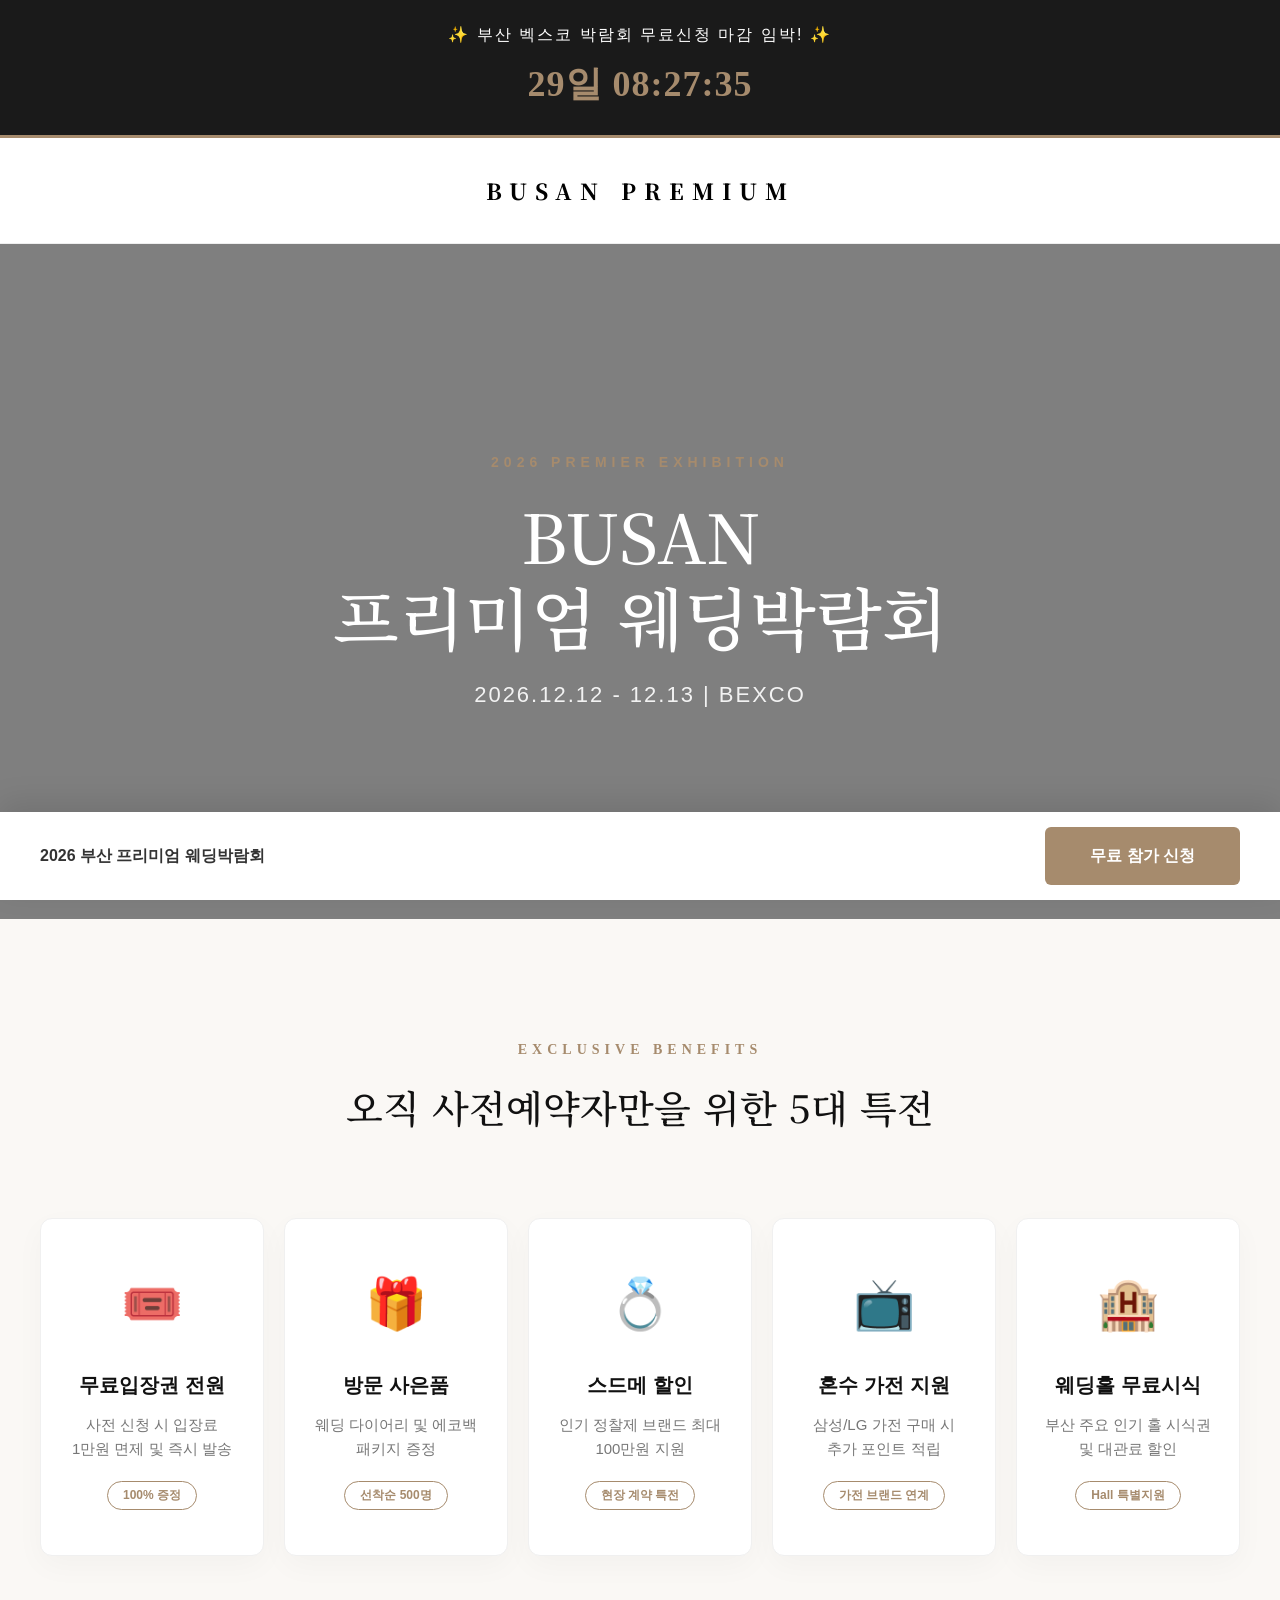
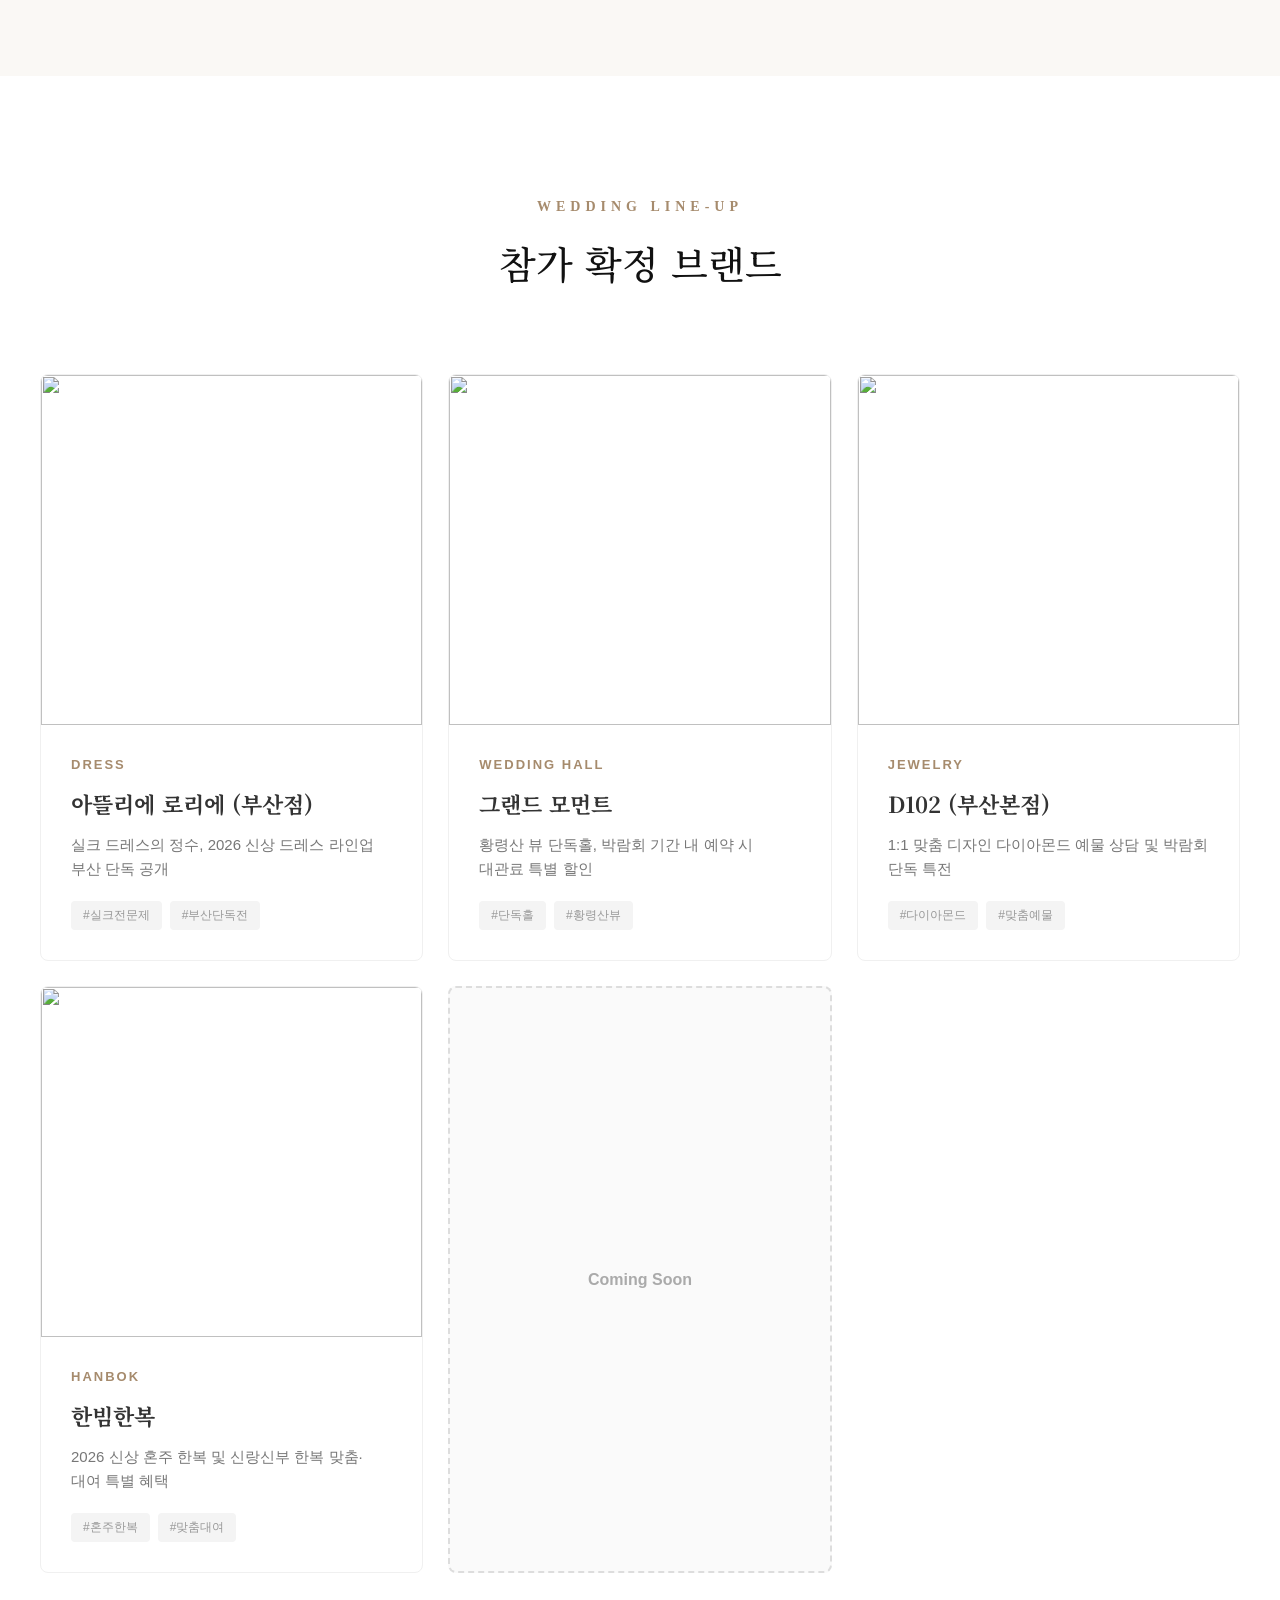
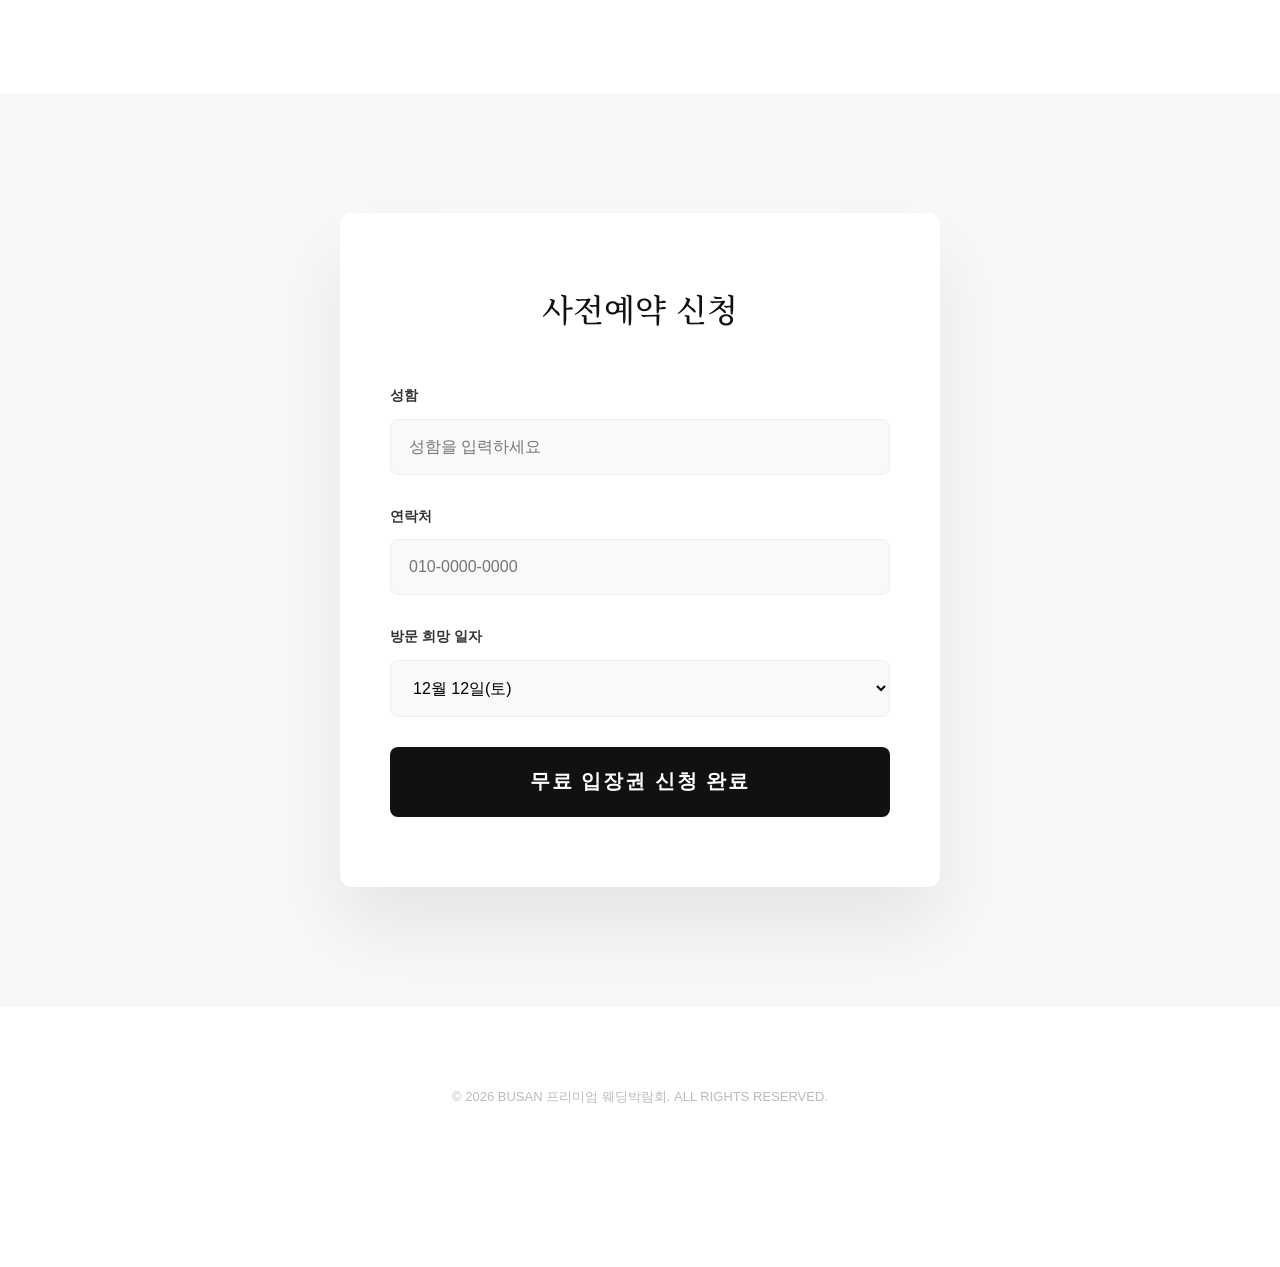
==== index.html @ 66826fde "Add files via upload" ====
<!DOCTYPE html>
<html lang="ko">
<head>
    <meta charset="UTF-8">
    <meta name="viewport" content="width=device-width, initial-scale=1.0">
    <title>2026 BUSAN 프리미엄 웨딩박람회</title>
    
    <link rel="stylesheet" href="https://fonts.googleapis.com/css2?family=Noto+Serif+KR:wght@300;500;700&display=swap">
    <link rel="stylesheet" href="https://cdn.jsdelivr.net/gh/orioncactus/pretendard/dist/web/static/pretendard.css">

    <style>
        :root {
            --point: #a68b6d;
            --black: #111;
            --white: #fff;
            --bg-light: #f8f8f8;
            --timer-bg: #1a1a1a;
        }

        /* 공통 스타일 */
        * { margin: 0; padding: 0; box-sizing: border-box; -webkit-font-smoothing: antialiased; }
        body { font-family: 'Pretendard', sans-serif; color: #333; line-height: 1.6; background: #fff; word-break: keep-all; }
        h1, h2, h3, .serif { font-family: 'Noto Serif KR', serif; }
        .container { width: 95%; max-width: 1200px; margin: 0 auto; }

        /* [수정] 카운트다운 바 - 깜빡임 방지 및 텍스트 강조 */
        .countdown-bar {
            background: var(--timer-bg); color: var(--white); text-align: center;
            padding: 22px 0; position: sticky; top: 0; z-index: 1000;
            border-bottom: 3px solid var(--point);
            min-height: 110px; display: flex; flex-direction: column; justify-content: center;
        }
        .countdown-label { font-size: 16px; letter-spacing: 2px; color: #fff; margin-bottom: 8px; display: block; font-weight: 500; }
        #timer { font-size: 36px; font-weight: 900; color: var(--point); font-family: 'Pretendard'; letter-spacing: 1px; min-height: 50px; }

        /* 헤더 */
        header { padding: 35px 0; text-align: center; background: #fff; border-bottom: 1px solid #eee; }
        header h1 { font-size: 22px; letter-spacing: 8px; font-weight: 800; color: #000; }

        /* 메인 비주얼 */
        .hero { 
            height: 75vh; background: url('https://images.unsplash.com/photo-1519741497674-611481863552?q=80&w=1920') center/cover no-repeat;
            display: flex; align-items: center; justify-content: center; position: relative; color: #fff;
        }
        .hero::after { content: ''; position: absolute; inset: 0; background: rgba(0,0,0,0.5); }
        .hero-content { z-index: 1; text-align: center; padding: 0 20px; animation: fadeInUp 1.2s ease; }
        .hero .eng-title { font-size: 14px; letter-spacing: 5px; color: var(--point); margin-bottom: 20px; display: block; font-weight: 700; }
        .hero h2 { font-size: clamp(36px, 7vw, 68px); margin-bottom: 20px; font-weight: 500; line-height: 1.2; }
        .hero .info { font-size: 22px; font-weight: 300; letter-spacing: 2px; opacity: 0.9; }

        /* 섹션 공통 */
        section { padding: 120px 0; }
        section h3 { font-size: 38px; text-align: center; margin-bottom: 80px; font-weight: 500; color: #111; }
        section h3 span { display: block; font-size: 14px; color: var(--point); letter-spacing: 5px; margin-bottom: 15px; font-family: 'Pretendard'; font-weight: 700; text-transform: uppercase; }

        /* [디자인 복구] 사전예약자 5대 특전 섹션 */
        .benefit-section { background: #faf8f5; }
        .benefit-grid { display: grid; grid-template-columns: repeat(auto-fit, minmax(220px, 1fr)); gap: 20px; }
        .benefit-card { 
            background: #fff; padding: 45px 25px; border-radius: 12px; text-align: center;
            box-shadow: 0 10px 30px rgba(0,0,0,0.03); border: 1px solid #f0f0f0; transition: 0.3s;
            height: 100%; display: flex; flex-direction: column; justify-content: center;
        }
        .benefit-card:hover { transform: translateY(-8px); border-color: var(--point); }
        .benefit-card .icon { font-size: 50px; margin-bottom: 25px; display: block; }
        .benefit-card .b-title { font-size: 20px; font-weight: 700; color: #111; margin-bottom: 12px; }
        .benefit-card .b-desc { font-size: 15px; color: #777; line-height: 1.6; margin-bottom: 20px; }
        .benefit-card .b-tag { display: inline-block; font-size: 12px; color: var(--point); font-weight: 700; border: 1.5px solid var(--point); padding: 4px 15px; border-radius: 30px; align-self: center; }

        /* 업체 라인업 상세 카드 */
        .partner-grid { display: grid; grid-template-columns: repeat(auto-fit, minmax(320px, 1fr)); gap: 25px; }
        .partner-item { background: #fff; border: 1px solid #f0f0f0; border-radius: 8px; overflow: hidden; transition: 0.4s; }
        .partner-img-box { height: 350px; overflow: hidden; }
        .partner-item img { width: 100%; height: 100%; object-fit: cover; transition: 0.8s; }
        .partner-item:hover img { transform: scale(1.05); }
        .partner-info { padding: 30px; }
        .partner-info .cate { font-size: 13px; color: var(--point); font-weight: 800; letter-spacing: 2px; margin-bottom: 10px; display: block; }
        .partner-info .name { font-size: 22px; font-weight: 700; margin-bottom: 12px; font-family: 'Noto Serif KR'; }
        .partner-info .desc { font-size: 15px; color: #777; line-height: 1.6; margin-bottom: 20px; }
        .partner-info .tag-box { display: flex; flex-wrap: wrap; gap: 8px; }
        .partner-info .tag { font-size: 12px; background: #f4f4f4; color: #999; padding: 5px 12px; border-radius: 4px; }

        /* Coming Soon 빈칸 */
        .coming-soon { 
            border: 2px dashed #ddd !important; background: #fafafa !important; 
            display: flex; flex-direction: column; align-items: center; justify-content: center; min-height: 500px;
        }

        /* 신청 폼 섹션 - 가로 고정 & 배경 반응형 */
        .apply-section { background: var(--bg-light); padding: 120px 0; display: flex; justify-content: center; }
        .apply-container { 
            width: 95%; max-width: 600px; background: #fff; padding: 70px 50px; 
            box-shadow: 0 40px 80px rgba(0,0,0,0.08); border-radius: 12px;
        }
        .apply-container h3 { text-align: center; font-size: 32px; margin-bottom: 50px; }

        .form-group { margin-bottom: 30px; }
        .form-group label { display: block; font-size: 14px; font-weight: 700; margin-bottom: 12px; }
        .form-group input, .form-group select { 
            width: 100%; padding: 18px; border: 1px solid #eee; border-radius: 8px; font-size: 16px; outline: none; background: #f9f9f9;
        }

        /* CTA 버튼 정렬 및 텍스트 겹침 해결 */
        .btn-submit { 
            width: 100%; min-height: 70px; background: var(--black); color: #fff; border: none;
            font-size: 20px; font-weight: 800; cursor: pointer; border-radius: 8px; margin-top: 20px;
            display: flex; align-items: center; justify-content: center; letter-spacing: 2px; transition: 0.3s;
        }
        .btn-submit:hover { background: #333; transform: scale(1.02); }

        /* 하단 고정 바 */
        .floating-bar {
            position: fixed; bottom: 0; left: 0; width: 100%; background: #fff;
            padding: 15px 25px; display: flex; justify-content: center; align-items: center;
            box-shadow: 0 -10px 30px rgba(0,0,0,0.1); z-index: 2000;
        }
        .floating-content { width: 100%; max-width: 1200px; display: flex; justify-content: space-between; align-items: center; }
        .btn-float { background: var(--point); color: #fff; padding: 16px 45px; font-weight: 800; text-decoration: none; border-radius: 6px; font-size: 16px; }

        footer { padding: 80px 0 160px; text-align: center; font-size: 13px; color: #bbb; }

        @keyframes fadeInUp {
            from { opacity: 0; transform: translateY(30px); }
            to { opacity: 1; transform: translateY(0); }
        }

        @media (max-width: 768px) {
            #timer { font-size: 28px; }
            .apply-container { padding: 50px 25px; }
            .floating-text { display: none; }
            .btn-float { width: 100%; text-align: center; }
        }
    </style>
</head>
<body>

    <div class="countdown-bar">
        <span class="countdown-label">✨ 부산 벡스코 박람회 무료신청 마감 임박! ✨</span>
        <div id="timer"></div>
    </div>

    <header>
        <div class="container">
            <h1>BUSAN PREMIUM</h1>
        </div>
    </header>

    <main>
        <section class="hero">
            <div class="hero-content">
                <span class="eng-title">2026 PREMIER EXHIBITION</span>
                <h2 class="serif">BUSAN<br>프리미엄 웨딩박람회</h2>
                <p class="info">2026.12.12 - 12.13 | BEXCO</p>
            </div>
        </section>

        <section class="benefit-section">
            <div class="container">
                <h3><span>Exclusive Benefits</span>오직 사전예약자만을 위한 5대 특전</h3>
                <div class="benefit-grid">
                    <div class="benefit-card">
                        <span class="icon">🎟️</span>
                        <p class="b-title">무료입장권 전원</p>
                        <p class="b-desc">사전 신청 시 입장료 1만원 면제 및 즉시 발송</p>
                        <span class="b-tag">100% 증정</span>
                    </div>
                    <div class="benefit-card">
                        <span class="icon">🎁</span>
                        <p class="b-title">방문 사은품</p>
                        <p class="b-desc">웨딩 다이어리 및 에코백 패키지 증정</p>
                        <span class="b-tag">선착순 500명</span>
                    </div>
                    <div class="benefit-card">
                        <span class="icon">💍</span>
                        <p class="b-title">스드메 할인</p>
                        <p class="b-desc">인기 정찰제 브랜드 최대 100만원 지원</p>
                        <span class="b-tag">현장 계약 특전</span>
                    </div>
                    <div class="benefit-card">
                        <span class="icon">📺</span>
                        <p class="b-title">혼수 가전 지원</p>
                        <p class="b-desc">삼성/LG 가전 구매 시 추가 포인트 적립</p>
                        <span class="b-tag">가전 브랜드 연계</span>
                    </div>
                    <div class="benefit-card">
                        <span class="icon">🏨</span>
                        <p class="b-title">웨딩홀 무료시식</p>
                        <p class="b-desc">부산 주요 인기 홀 시식권 및 대관료 할인</p>
                        <span class="b-tag">Hall 특별지원</span>
                    </div>
                </div>
            </div>
        </section>

        <section class="container">
            <h3><span>Wedding Line-up</span>참가 확정 브랜드</h3>
            <div class="partner-grid" id="partner-list">
                </div>
        </section>

        <section class="apply-section" id="apply">
            <div class="apply-container">
                <h3 class="serif">사전예약 신청</h3>
                <form id="applyForm">
                    <div class="form-group"><label>성함</label><input type="text" placeholder="성함을 입력하세요" required></div>
                    <div class="form-group"><label>연락처</label><input type="tel" name="phone" oninput="autoHyphen(this)" maxlength="13" placeholder="010-0000-0000" required></div>
                    <div class="form-group"><label>방문 희망 일자</label><select><option>12월 12일(토)</option><option>12월 13일(일)</option></select></div>
                    <button type="submit" class="btn-submit">무료 입장권 신청 완료</button>
                </form>
            </div>
        </section>
    </main>

    <div class="floating-bar">
        <div class="floating-content">
            <div class="floating-text"><strong>2026 부산 프리미엄 웨딩박람회</strong></div>
            <a href="#apply" class="btn-float">무료 참가 신청</a>
        </div>
    </div>

    <footer><p>© 2026 BUSAN 프리미엄 웨딩박람회. ALL RIGHTS RESERVED.</p></footer>

    <script>
        // [위치] <script> 태그 바로 안쪽 상단
function autoHyphen(target) {
    target.value = target.value
        .replace(/[^0-9]/g, '')
        .replace(/^(\d{0,3})(\d{0,4})(\d{0,4})$/g, "$1-$2-$3").replace(/(\-{1,2})$/g, "");
}
        const expoData = {
    // [수정] 대한민국 표준시(KST) 기준으로 정확히 30일 뒤의 자정(00:00:00)을 계산
    getKstTargetDate: function() {
        const now = new Date();
        // 1. 현재 시간을 UTC로 변환 후 KST(UTC+9)로 계산
        const utc = now.getTime() + (now.getTimezoneOffset() * 60000);
        const kstNow = new Date(utc + (9 * 60 * 60 * 1000));
        
        // 2. 30일 뒤의 날짜 설정
        const targetDate = new Date(kstNow);
        targetDate.setDate(kstNow.getDate() + 30);
        
        // 3. 30일 뒤의 '자정(00:00:00)'으로 시간 고정
        targetDate.setHours(0, 0, 0, 0);
        
        return targetDate.getTime();
    },
    
    // 업체 데이터 (기존 데이터 유지)
    partners: [
    { 
        name: "아뜰리에 로리에 (부산점)", 
        category: "DRESS", 
        img: "https://images.unsplash.com/photo-1594462254593-37609204859a?q=80&w=600", 
        desc: "실크 드레스의 정수, 2026 신상 드레스 라인업 부산 단독 공개", 
        tags: ["#실크전문제", "#부산단독전"] 
    },
    { 
        name: "그랜드 모먼트", 
        category: "WEDDING HALL", 
        img: "https://images.unsplash.com/photo-1519167758481-83f550bb49b3?q=80&w=600", 
        desc: "황령산 뷰 단독홀, 박람회 기간 내 예약 시 대관료 특별 할인", 
        tags: ["#단독홀", "#황령산뷰"] 
    },
    { 
        name: "D102 (부산본점)", 
        category: "JEWELRY", 
        img: "https://images.unsplash.com/photo-1515562141207-7a88fb7ce338?q=80&w=600", 
        desc: "1:1 맞춤 디자인 다이아몬드 예물 상담 및 박람회 단독 특전", 
        tags: ["#다이아몬드", "#맞춤예물"] 
    },
    { 
        name: "한빔한복", 
        category: "HANBOK", 
        img: "https://images.unsplash.com/photo-1597434310137-02055694c489?q=80&w=600", 
        desc: "2026 신상 혼주 한복 및 신랑신부 한복 맞춤·대여 특별 혜택", 
        tags: ["#혼주한복", "#맞춤대여"] 
    }
]
};

// 목표 시간 설정 (최초 1회 계산)
const targetTime = expoData.getKstTargetDate();

function updateTimer() {
    const display = document.querySelector('#timer');
    const now = new Date();
    // 현재 접속한 기기의 시간을 UTC -> KST로 변환하여 비교
    const utcNow = now.getTime() + (now.getTimezoneOffset() * 60000);
    const kstNow = new Date(utcNow + (9 * 60 * 60 * 1000)).getTime();
    
    const distance = targetTime - kstNow;

    if (distance < 0) {
        display.textContent = "접수 종료";
        return;
    }

    const d = Math.floor(distance / (1000 * 60 * 60 * 24));
    const h = Math.floor((distance % (1000 * 60 * 60 * 24)) / (1000 * 60 * 60));
    const m = Math.floor((distance % (1000 * 60 * 60)) / (1000 * 60));
    const s = Math.floor((distance % (1000 * 60)) / 1000);

    display.textContent = `${d}일 ${h < 10 ? '0' + h : h}:${m < 10 ? '0' + m : m}:${s < 10 ? '0' + s : s}`;
}

        function renderPartners() {
            const pList = document.getElementById('partner-list');
            let html = expoData.partners.map(p => `
                <div class="partner-item">
                    <div class="partner-img-box"><img src="${p.img}"></div>
                    <div class="partner-info">
                        <span class="cate">${p.category}</span>
                        <p class="name">${p.name}</p>
                        <p class="desc">${p.desc}</p>
                        <div class="tag-box">${p.tags.map(t => `<span class="tag">${t}</span>`).join('')}</div>
                    </div>
                </div>
            `).join('');
            html += `<div class="partner-item coming-soon"><p style="color:#aaa;font-weight:700;">Coming Soon</p></div>`;
            pList.innerHTML = html;
        }

        window.onload = () => {
            updateTimer();
            setInterval(updateTimer, 1000);
            renderPartners();
            // index.html의 폼 제출 부분 수정
// index.html 하단 스크립트 수정본
document.getElementById('applyForm').addEventListener('submit', function(e) {
    e.preventDefault();
    
    // 버튼 상태 변경 (중복 클릭 방지)
    const submitBtn = this.querySelector('.btn-submit');
    const originalText = submitBtn.innerText;
    submitBtn.innerText = "전송 중...";
    submitBtn.disabled = true;

    // [수정 포인트] 선택자를 더 확실하게 변경 (name 속성이 없어도 순서대로 가져옴)
    try {
        const formData = {
            name: this.querySelector('input[type="text"]').value,
            phone: this.querySelector('input[type="tel"]').value,
            date: this.querySelector('select').value
        };

        // 1단계에서 복사한 구글 웹 앱 URL을 여기에 정확히 붙여넣으세요
        const GAS_URL = "https://script.google.com/macros/s/AKfycbz2khnzXb_AEKdnQm6OBsUEHistGny6FnFaTlRiAaUp62iR5yPbIqjzg8ze-_UIVZGV/exec"; 

        // 데이터 전송
        fetch(GAS_URL, {
            method: 'POST',
            mode: 'no-cors', // CORS 정책 우회 (구글 시트 연동 필수 설정)
            cache: 'no-cache',
            headers: { 'Content-Type': 'application/json' },
            body: JSON.stringify(formData)
        })
        .then(() => {
            // mode: 'no-cors' 사용 시 응답을 읽을 수 없으므로 성공으로 간주
            alert('2026 부산 프리미엄 웨딩박람회 신청이 완료되었습니다!');
            location.reload(); 
        })
        .catch(err => {
            console.error("전송 에러:", err);
            alert('전송 중 오류가 발생했습니다. 다시 시도해주세요.');
            submitBtn.disabled = false;
            submitBtn.innerText = originalText;
        });

    } catch (error) {
        console.error("입력값 로드 에러:", error);
        alert("입력 항목을 확인해주세요.");
        submitBtn.disabled = false;
        submitBtn.innerText = originalText;
    }
});
        };
    </script>
</body>
</html>
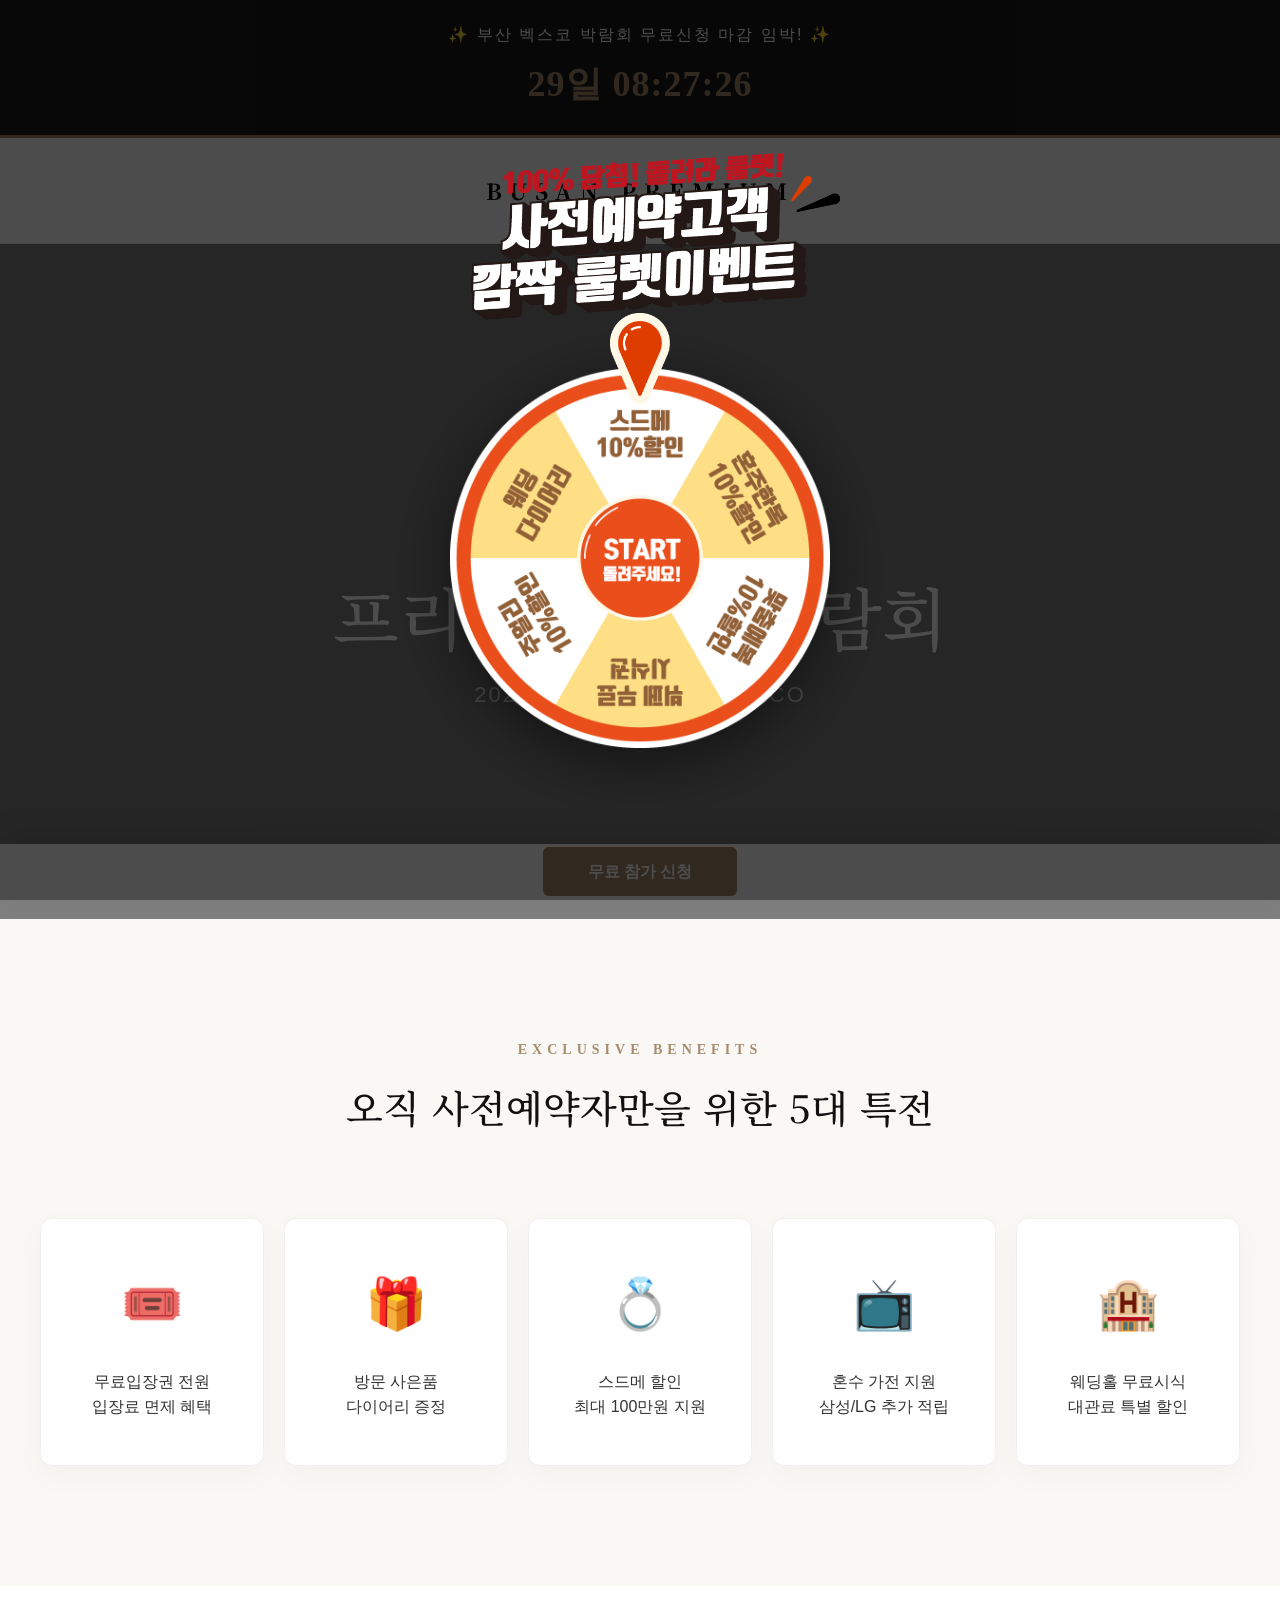
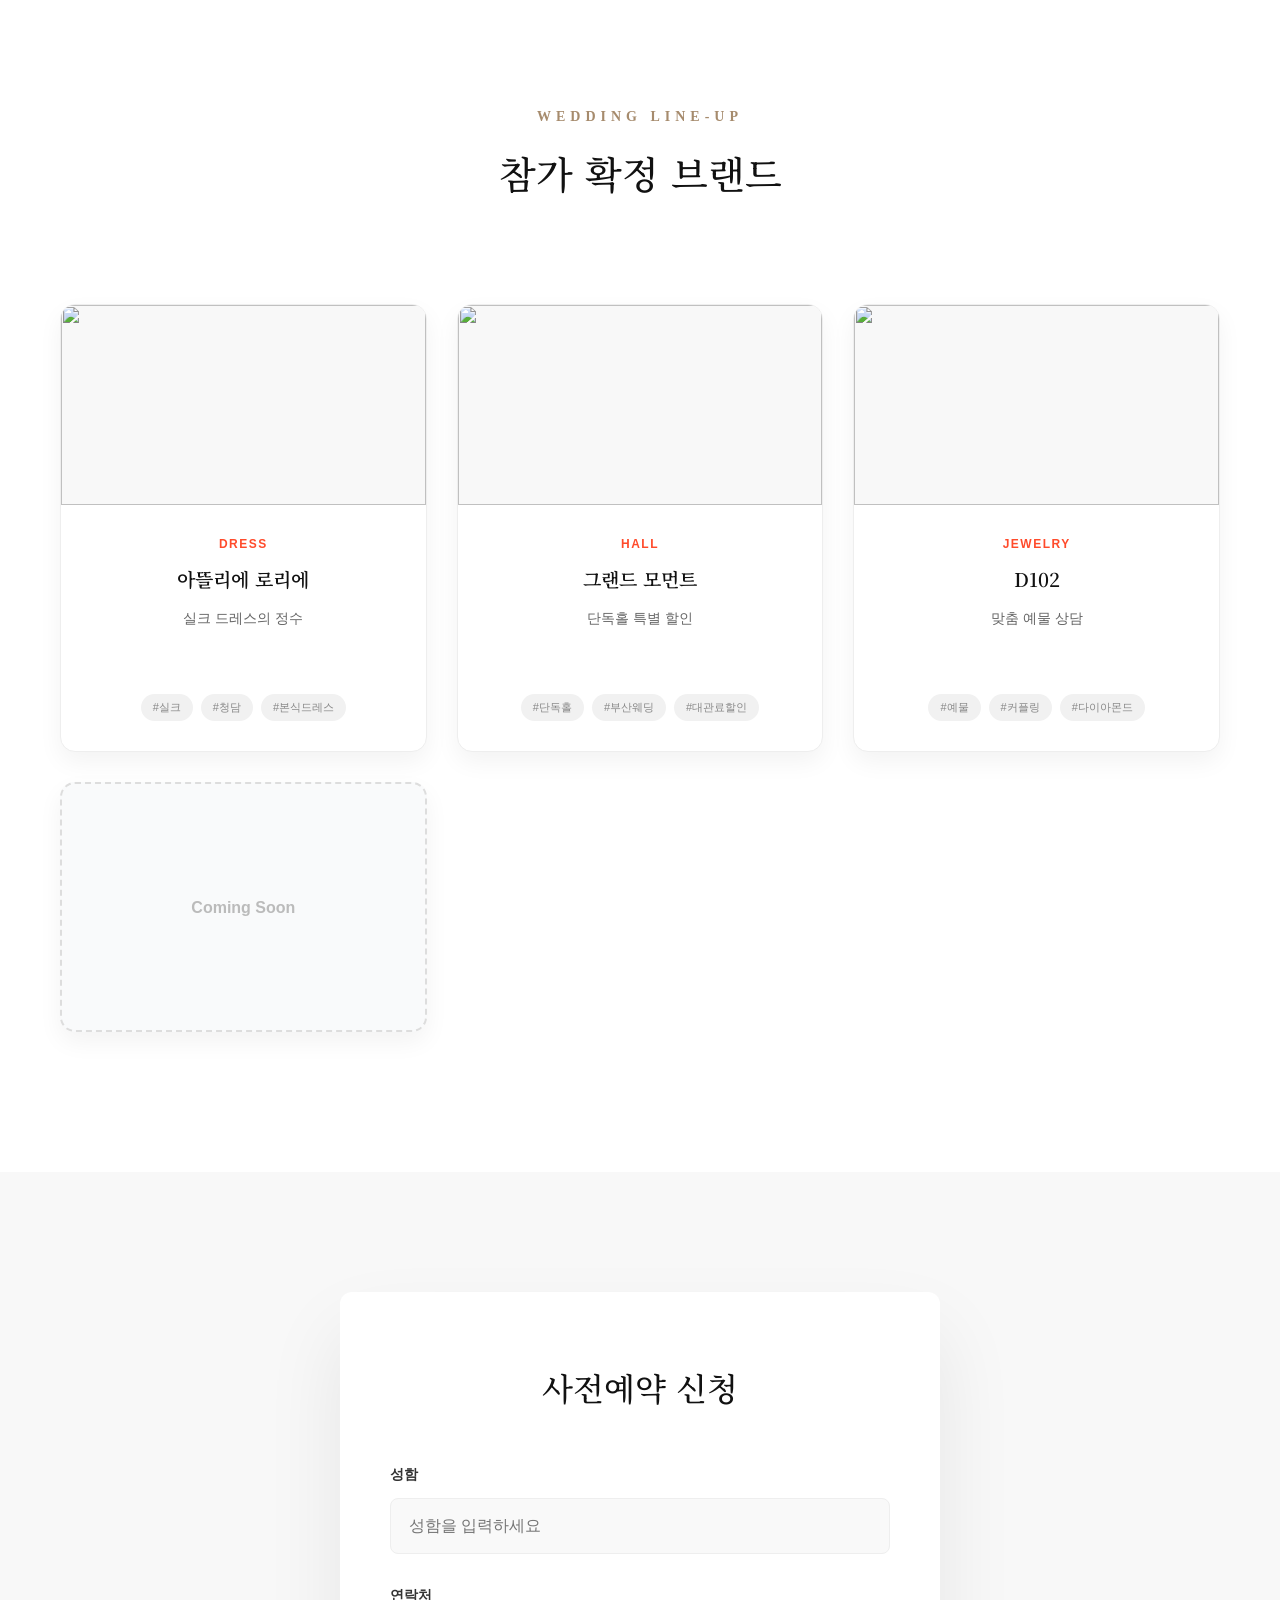
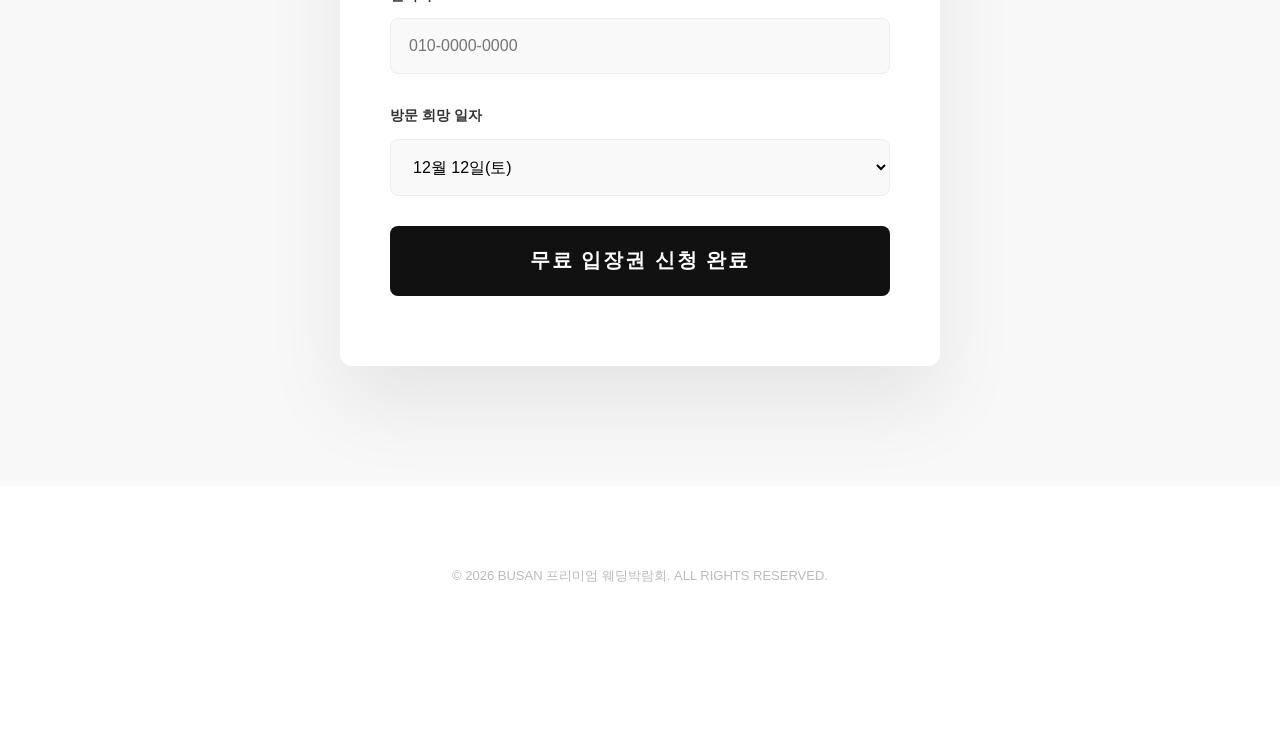
==== commit 0c834be2: "Add files via upload" ====
--- a/index.html
+++ b/index.html
@@ -7,6 +7,9 @@
     
     <link rel="stylesheet" href="https://fonts.googleapis.com/css2?family=Noto+Serif+KR:wght@300;500;700&display=swap">
     <link rel="stylesheet" href="https://cdn.jsdelivr.net/gh/orioncactus/pretendard/dist/web/static/pretendard.css">
+    
+    <link rel="stylesheet" href="roulette.css">
+    <link rel="stylesheet" href="partners.css">
 
     <style>
         :root {
@@ -23,7 +26,7 @@
         h1, h2, h3, .serif { font-family: 'Noto Serif KR', serif; }
         .container { width: 95%; max-width: 1200px; margin: 0 auto; }
 
-        /* [수정] 카운트다운 바 - 깜빡임 방지 및 텍스트 강조 */
+        /* 카운트다운 바 */
         .countdown-bar {
             background: var(--timer-bg); color: var(--white); text-align: center;
             padding: 22px 0; position: sticky; top: 0; z-index: 1000;
@@ -53,7 +56,7 @@
         section h3 { font-size: 38px; text-align: center; margin-bottom: 80px; font-weight: 500; color: #111; }
         section h3 span { display: block; font-size: 14px; color: var(--point); letter-spacing: 5px; margin-bottom: 15px; font-family: 'Pretendard'; font-weight: 700; text-transform: uppercase; }
 
-        /* [디자인 복구] 사전예약자 5대 특전 섹션 */
+        /* 특전 섹션 */
         .benefit-section { background: #faf8f5; }
         .benefit-grid { display: grid; grid-template-columns: repeat(auto-fit, minmax(220px, 1fr)); gap: 20px; }
         .benefit-card { 
@@ -63,76 +66,63 @@
         }
         .benefit-card:hover { transform: translateY(-8px); border-color: var(--point); }
         .benefit-card .icon { font-size: 50px; margin-bottom: 25px; display: block; }
-        .benefit-card .b-title { font-size: 20px; font-weight: 700; color: #111; margin-bottom: 12px; }
-        .benefit-card .b-desc { font-size: 15px; color: #777; line-height: 1.6; margin-bottom: 20px; }
-        .benefit-card .b-tag { display: inline-block; font-size: 12px; color: var(--point); font-weight: 700; border: 1.5px solid var(--point); padding: 4px 15px; border-radius: 30px; align-self: center; }
-
-        /* 업체 라인업 상세 카드 */
+
+        /* 파트너 섹션 */
         .partner-grid { display: grid; grid-template-columns: repeat(auto-fit, minmax(320px, 1fr)); gap: 25px; }
-        .partner-item { background: #fff; border: 1px solid #f0f0f0; border-radius: 8px; overflow: hidden; transition: 0.4s; }
+        .partner-item { background: #fff; border: 1px solid #f0f0f0; border-radius: 8px; overflow: hidden; }
         .partner-img-box { height: 350px; overflow: hidden; }
-        .partner-item img { width: 100%; height: 100%; object-fit: cover; transition: 0.8s; }
-        .partner-item:hover img { transform: scale(1.05); }
+        .partner-item img { width: 100%; height: 100%; object-fit: cover; }
         .partner-info { padding: 30px; }
-        .partner-info .cate { font-size: 13px; color: var(--point); font-weight: 800; letter-spacing: 2px; margin-bottom: 10px; display: block; }
-        .partner-info .name { font-size: 22px; font-weight: 700; margin-bottom: 12px; font-family: 'Noto Serif KR'; }
-        .partner-info .desc { font-size: 15px; color: #777; line-height: 1.6; margin-bottom: 20px; }
-        .partner-info .tag-box { display: flex; flex-wrap: wrap; gap: 8px; }
-        .partner-info .tag { font-size: 12px; background: #f4f4f4; color: #999; padding: 5px 12px; border-radius: 4px; }
-
-        /* Coming Soon 빈칸 */
-        .coming-soon { 
-            border: 2px dashed #ddd !important; background: #fafafa !important; 
-            display: flex; flex-direction: column; align-items: center; justify-content: center; min-height: 500px;
-        }
-
-        /* 신청 폼 섹션 - 가로 고정 & 배경 반응형 */
+
+        /* 신청 폼 섹션 */
         .apply-section { background: var(--bg-light); padding: 120px 0; display: flex; justify-content: center; }
         .apply-container { 
             width: 95%; max-width: 600px; background: #fff; padding: 70px 50px; 
             box-shadow: 0 40px 80px rgba(0,0,0,0.08); border-radius: 12px;
         }
         .apply-container h3 { text-align: center; font-size: 32px; margin-bottom: 50px; }
-
         .form-group { margin-bottom: 30px; }
         .form-group label { display: block; font-size: 14px; font-weight: 700; margin-bottom: 12px; }
         .form-group input, .form-group select { 
             width: 100%; padding: 18px; border: 1px solid #eee; border-radius: 8px; font-size: 16px; outline: none; background: #f9f9f9;
         }
 
-        /* CTA 버튼 정렬 및 텍스트 겹침 해결 */
         .btn-submit { 
             width: 100%; min-height: 70px; background: var(--black); color: #fff; border: none;
             font-size: 20px; font-weight: 800; cursor: pointer; border-radius: 8px; margin-top: 20px;
-            display: flex; align-items: center; justify-content: center; letter-spacing: 2px; transition: 0.3s;
-        }
-        .btn-submit:hover { background: #333; transform: scale(1.02); }
-
-        /* 하단 고정 바 */
+            display: flex; align-items: center; justify-content: center; letter-spacing: 2px;
+        }
+
+        /* 고정 바 */
         .floating-bar {
             position: fixed; bottom: 0; left: 0; width: 100%; background: #fff;
             padding: 15px 25px; display: flex; justify-content: center; align-items: center;
             box-shadow: 0 -10px 30px rgba(0,0,0,0.1); z-index: 2000;
         }
-        .floating-content { width: 100%; max-width: 1200px; display: flex; justify-content: space-between; align-items: center; }
-        .btn-float { background: var(--point); color: #fff; padding: 16px 45px; font-weight: 800; text-decoration: none; border-radius: 6px; font-size: 16px; }
+        .btn-float { background: var(--point); color: #fff; padding: 16px 45px; font-weight: 800; text-decoration: none; border-radius: 6px; }
 
         footer { padding: 80px 0 160px; text-align: center; font-size: 13px; color: #bbb; }
 
-        @keyframes fadeInUp {
-            from { opacity: 0; transform: translateY(30px); }
-            to { opacity: 1; transform: translateY(0); }
-        }
-
-        @media (max-width: 768px) {
-            #timer { font-size: 28px; }
-            .apply-container { padding: 50px 25px; }
-            .floating-text { display: none; }
-            .btn-float { width: 100%; text-align: center; }
-        }
+        @keyframes fadeInUp { from { opacity: 0; transform: translateY(30px); } to { opacity: 1; transform: translateY(0); } }
     </style>
 </head>
 <body>
+
+    <div id="roulette-overlay">
+    <div class="roulette-modal">
+        
+        <div class="roulette-title-box">
+            <img src="roulette_title.png" alt="타이틀">
+        </div>
+
+        <div class="canvas-container">
+            <img src="roulette_pointer.png" class="roulette-pointer" alt="포인터">
+            
+            <img src="roulette_disk.png" id="roulette-img" onclick="spinRoulette()" alt="원판">
+        </div>
+
+    </div>
+</div>
 
     <div class="countdown-bar">
         <span class="countdown-label">✨ 부산 벡스코 박람회 무료신청 마감 임박! ✨</span>
@@ -140,9 +130,7 @@
     </div>
 
     <header>
-        <div class="container">
-            <h1>BUSAN PREMIUM</h1>
-        </div>
+        <div class="container"><h1>BUSAN PREMIUM</h1></div>
     </header>
 
     <main>
@@ -158,53 +146,31 @@
             <div class="container">
                 <h3><span>Exclusive Benefits</span>오직 사전예약자만을 위한 5대 특전</h3>
                 <div class="benefit-grid">
-                    <div class="benefit-card">
-                        <span class="icon">🎟️</span>
-                        <p class="b-title">무료입장권 전원</p>
-                        <p class="b-desc">사전 신청 시 입장료 1만원 면제 및 즉시 발송</p>
-                        <span class="b-tag">100% 증정</span>
-                    </div>
-                    <div class="benefit-card">
-                        <span class="icon">🎁</span>
-                        <p class="b-title">방문 사은품</p>
-                        <p class="b-desc">웨딩 다이어리 및 에코백 패키지 증정</p>
-                        <span class="b-tag">선착순 500명</span>
-                    </div>
-                    <div class="benefit-card">
-                        <span class="icon">💍</span>
-                        <p class="b-title">스드메 할인</p>
-                        <p class="b-desc">인기 정찰제 브랜드 최대 100만원 지원</p>
-                        <span class="b-tag">현장 계약 특전</span>
-                    </div>
-                    <div class="benefit-card">
-                        <span class="icon">📺</span>
-                        <p class="b-title">혼수 가전 지원</p>
-                        <p class="b-desc">삼성/LG 가전 구매 시 추가 포인트 적립</p>
-                        <span class="b-tag">가전 브랜드 연계</span>
-                    </div>
-                    <div class="benefit-card">
-                        <span class="icon">🏨</span>
-                        <p class="b-title">웨딩홀 무료시식</p>
-                        <p class="b-desc">부산 주요 인기 홀 시식권 및 대관료 할인</p>
-                        <span class="b-tag">Hall 특별지원</span>
-                    </div>
+                    <div class="benefit-card"><span class="icon">🎟️</span><p class="b-title">무료입장권 전원</p><p class="b-desc">입장료 면제 혜택</p></div>
+                    <div class="benefit-card"><span class="icon">🎁</span><p class="b-title">방문 사은품</p><p class="b-desc">다이어리 증정</p></div>
+                    <div class="benefit-card"><span class="icon">💍</span><p class="b-title">스드메 할인</p><p class="b-desc">최대 100만원 지원</p></div>
+                    <div class="benefit-card"><span class="icon">📺</span><p class="b-title">혼수 가전 지원</p><p class="b-desc">삼성/LG 추가 적립</p></div>
+                    <div class="benefit-card"><span class="icon">🏨</span><p class="b-title">웨딩홀 무료시식</p><p class="b-desc">대관료 특별 할인</p></div>
                 </div>
             </div>
         </section>
 
         <section class="container">
             <h3><span>Wedding Line-up</span>참가 확정 브랜드</h3>
-            <div class="partner-grid" id="partner-list">
-                </div>
+            <div class="partner-grid" id="partner-list"></div>
         </section>
 
         <section class="apply-section" id="apply">
             <div class="apply-container">
                 <h3 class="serif">사전예약 신청</h3>
                 <form id="applyForm">
-                    <div class="form-group"><label>성함</label><input type="text" placeholder="성함을 입력하세요" required></div>
-                    <div class="form-group"><label>연락처</label><input type="tel" name="phone" oninput="autoHyphen(this)" maxlength="13" placeholder="010-0000-0000" required></div>
-                    <div class="form-group"><label>방문 희망 일자</label><select><option>12월 12일(토)</option><option>12월 13일(일)</option></select></div>
+                    <div class="form-group" id="prize-wrap" style="display:none; margin-bottom:20px;">
+                        <label style="color:#e74c3c;">🎊 당첨된 혜택</label>
+                        <input type="text" id="wonPrizeField" readonly style="border:2px solid #e74c3c; color:#e74c3c; font-weight:800; padding:15px; width:100%; border-radius:8px;">
+                    </div>
+                    <div class="form-group"><label>성함</label><input type="text" id="user-name" placeholder="성함을 입력하세요" required></div>
+                    <div class="form-group"><label>연락처</label><input type="tel" id="user-phone" oninput="autoHyphen(this)" maxlength="13" placeholder="010-0000-0000" required></div>
+                    <div class="form-group"><label>방문 희망 일자</label><select id="user-date"><option>12월 12일(토)</option><option>12월 13일(일)</option></select></div>
                     <button type="submit" class="btn-submit">무료 입장권 신청 완료</button>
                 </form>
             </div>
@@ -213,167 +179,146 @@
 
     <div class="floating-bar">
         <div class="floating-content">
-            <div class="floating-text"><strong>2026 부산 프리미엄 웨딩박람회</strong></div>
             <a href="#apply" class="btn-float">무료 참가 신청</a>
         </div>
     </div>
 
     <footer><p>© 2026 BUSAN 프리미엄 웨딩박람회. ALL RIGHTS RESERVED.</p></footer>
 
+    <script src="partners.js"></script>
+    <script src="roulette.js"></script>
+
     <script>
-        // [위치] <script> 태그 바로 안쪽 상단
-function autoHyphen(target) {
-    target.value = target.value
-        .replace(/[^0-9]/g, '')
-        .replace(/^(\d{0,3})(\d{0,4})(\d{0,4})$/g, "$1-$2-$3").replace(/(\-{1,2})$/g, "");
+        // 휴대폰 자동 하이픈
+        function autoHyphen(target) {
+            target.value = target.value.replace(/[^0-9]/g, '')
+                         .replace(/^(\d{0,3})(\d{0,4})(\d{0,4})$/g, "$1-$2-$3")
+                         .replace(/(\-{1,2})$/g, "");
+        }
+
+        // 타이머 업데이트 (partners.js의 데이터를 사용)
+        function updateTimer() {
+            const display = document.querySelector('#timer');
+            if(!display || typeof expoData === 'undefined') return;
+
+            const targetTime = expoData.getKstTargetDate();
+            const now = new Date();
+            const utcNow = now.getTime() + (now.getTimezoneOffset() * 60000);
+            const kstNow = new Date(utcNow + (9 * 60 * 60 * 1000)).getTime();
+            const distance = targetTime - kstNow;
+
+            if (distance < 0) { display.textContent = "접수 종료"; return; }
+
+            const d = Math.floor(distance / (1000 * 60 * 60 * 24));
+            const h = Math.floor((distance % (1000 * 60 * 60 * 24)) / (1000 * 60 * 60));
+            const m = Math.floor((distance % (1000 * 60 * 60)) / (1000 * 60));
+            const s = Math.floor((distance % (1000 * 60)) / 1000);
+
+            display.textContent = `${d}일 ${h < 10 ? '0' + h : h}:${m < 10 ? '0' + m : m}:${s < 10 ? '0' + s : s}`;
+        }
+
+        // 파트너 렌더링 (디자인이 적용된 partners.css와 호환되게 통합)
+        // index.html 하단 renderPartners 함수 부분
+function renderPartners() {
+    const pList = document.getElementById('partner-list');
+    if(!pList || typeof expoData === 'undefined') return;
+
+    pList.innerHTML = expoData.partners.map(p => {
+        // 태그가 있으면 <span>으로 감싸고 없으면 빈 칸
+        const tagHtml = (p.tags) ? p.tags.map(tag => `<span>${tag}</span>`).join('') : '';
+
+        return `
+            <div class="partner-card">
+                <div class="partner-img"><img src="${p.img}"></div>
+                <div class="partner-info">
+                    <span class="category">${p.category}</span>
+                    <h3>${p.name}</h3>
+                    <p class="desc">${p.desc}</p>
+                    <div class="tags">${tagHtml}</div> </div>
+            </div>
+        `;
+    }).join('') + '<div class="partner-card coming-soon"><span>Coming Soon</span></div>';
 }
-        const expoData = {
-    // [수정] 대한민국 표준시(KST) 기준으로 정확히 30일 뒤의 자정(00:00:00)을 계산
-    getKstTargetDate: function() {
-        const now = new Date();
-        // 1. 현재 시간을 UTC로 변환 후 KST(UTC+9)로 계산
-        const utc = now.getTime() + (now.getTimezoneOffset() * 60000);
-        const kstNow = new Date(utc + (9 * 60 * 60 * 1000));
-        
-        // 2. 30일 뒤의 날짜 설정
-        const targetDate = new Date(kstNow);
-        targetDate.setDate(kstNow.getDate() + 30);
-        
-        // 3. 30일 뒤의 '자정(00:00:00)'으로 시간 고정
-        targetDate.setHours(0, 0, 0, 0);
-        
-        return targetDate.getTime();
-    },
-    
-    // 업체 데이터 (기존 데이터 유지)
-    partners: [
-    { 
-        name: "아뜰리에 로리에 (부산점)", 
-        category: "DRESS", 
-        img: "https://images.unsplash.com/photo-1594462254593-37609204859a?q=80&w=600", 
-        desc: "실크 드레스의 정수, 2026 신상 드레스 라인업 부산 단독 공개", 
-        tags: ["#실크전문제", "#부산단독전"] 
-    },
-    { 
-        name: "그랜드 모먼트", 
-        category: "WEDDING HALL", 
-        img: "https://images.unsplash.com/photo-1519167758481-83f550bb49b3?q=80&w=600", 
-        desc: "황령산 뷰 단독홀, 박람회 기간 내 예약 시 대관료 특별 할인", 
-        tags: ["#단독홀", "#황령산뷰"] 
-    },
-    { 
-        name: "D102 (부산본점)", 
-        category: "JEWELRY", 
-        img: "https://images.unsplash.com/photo-1515562141207-7a88fb7ce338?q=80&w=600", 
-        desc: "1:1 맞춤 디자인 다이아몬드 예물 상담 및 박람회 단독 특전", 
-        tags: ["#다이아몬드", "#맞춤예물"] 
-    },
-    { 
-        name: "한빔한복", 
-        category: "HANBOK", 
-        img: "https://images.unsplash.com/photo-1597434310137-02055694c489?q=80&w=600", 
-        desc: "2026 신상 혼주 한복 및 신랑신부 한복 맞춤·대여 특별 혜택", 
-        tags: ["#혼주한복", "#맞춤대여"] 
-    }
-]
-};
-
-// 목표 시간 설정 (최초 1회 계산)
-const targetTime = expoData.getKstTargetDate();
-
-function updateTimer() {
-    const display = document.querySelector('#timer');
-    const now = new Date();
-    // 현재 접속한 기기의 시간을 UTC -> KST로 변환하여 비교
-    const utcNow = now.getTime() + (now.getTimezoneOffset() * 60000);
-    const kstNow = new Date(utcNow + (9 * 60 * 60 * 1000)).getTime();
-    
-    const distance = targetTime - kstNow;
-
-    if (distance < 0) {
-        display.textContent = "접수 종료";
-        return;
-    }
-
-    const d = Math.floor(distance / (1000 * 60 * 60 * 24));
-    const h = Math.floor((distance % (1000 * 60 * 60 * 24)) / (1000 * 60 * 60));
-    const m = Math.floor((distance % (1000 * 60 * 60)) / (1000 * 60));
-    const s = Math.floor((distance % (1000 * 60)) / 1000);
-
-    display.textContent = `${d}일 ${h < 10 ? '0' + h : h}:${m < 10 ? '0' + m : m}:${s < 10 ? '0' + s : s}`;
-}
-
-        function renderPartners() {
-            const pList = document.getElementById('partner-list');
-            let html = expoData.partners.map(p => `
-                <div class="partner-item">
-                    <div class="partner-img-box"><img src="${p.img}"></div>
-                    <div class="partner-info">
-                        <span class="cate">${p.category}</span>
-                        <p class="name">${p.name}</p>
-                        <p class="desc">${p.desc}</p>
-                        <div class="tag-box">${p.tags.map(t => `<span class="tag">${t}</span>`).join('')}</div>
-                    </div>
-                </div>
-            `).join('');
-            html += `<div class="partner-item coming-soon"><p style="color:#aaa;font-weight:700;">Coming Soon</p></div>`;
-            pList.innerHTML = html;
-        }
-
+
+        // 폼 제출 로직
+        function initForm() {
+            const applyForm = document.getElementById('applyForm');
+            if(!applyForm) return;
+
+            applyForm.addEventListener('submit', function(e) {
+                e.preventDefault();
+                const submitBtn = this.querySelector('.btn-submit');
+                submitBtn.innerText = "전송 중...";
+                submitBtn.disabled = true;
+
+                const GAS_URL = "https://script.google.com/macros/s/AKfycbz2khnzXb_AEKdnQm6OBsUEHistGny6FnFaTlRiAaUp62iR5yPbIqjzg8ze-_UIVZGV/exec"; 
+                const formData = {
+                    name: document.getElementById('user-name').value,
+                    phone: document.getElementById('user-phone').value,
+                    date: document.getElementById('user-date').value,
+                    prize: document.getElementById('wonPrizeField').value || "미참여"
+                };
+
+                fetch(GAS_URL, { method: 'POST', mode: 'no-cors', body: JSON.stringify(formData) })
+                .then(() => {
+                    alert('신청이 완료되었습니다!');
+                    location.reload(); 
+                }).catch(() => {
+                    alert('오류 발생');
+                    submitBtn.disabled = false;
+                    submitBtn.innerText = "무료 입장권 신청 완료";
+                });
+            });
+        }
+
+        // 모든 로드 완료 후 실행
         window.onload = () => {
-            updateTimer();
-            setInterval(updateTimer, 1000);
-            renderPartners();
-            // index.html의 폼 제출 부분 수정
-// index.html 하단 스크립트 수정본
-document.getElementById('applyForm').addEventListener('submit', function(e) {
-    e.preventDefault();
-    
-    // 버튼 상태 변경 (중복 클릭 방지)
-    const submitBtn = this.querySelector('.btn-submit');
-    const originalText = submitBtn.innerText;
-    submitBtn.innerText = "전송 중...";
-    submitBtn.disabled = true;
-
-    // [수정 포인트] 선택자를 더 확실하게 변경 (name 속성이 없어도 순서대로 가져옴)
-    try {
-        const formData = {
-            name: this.querySelector('input[type="text"]').value,
-            phone: this.querySelector('input[type="tel"]').value,
-            date: this.querySelector('select').value
-        };
-
-        // 1단계에서 복사한 구글 웹 앱 URL을 여기에 정확히 붙여넣으세요
-        const GAS_URL = "https://script.google.com/macros/s/AKfycbz2khnzXb_AEKdnQm6OBsUEHistGny6FnFaTlRiAaUp62iR5yPbIqjzg8ze-_UIVZGV/exec"; 
-
-        // 데이터 전송
-        fetch(GAS_URL, {
-            method: 'POST',
-            mode: 'no-cors', // CORS 정책 우회 (구글 시트 연동 필수 설정)
-            cache: 'no-cache',
-            headers: { 'Content-Type': 'application/json' },
-            body: JSON.stringify(formData)
-        })
-        .then(() => {
-            // mode: 'no-cors' 사용 시 응답을 읽을 수 없으므로 성공으로 간주
-            alert('2026 부산 프리미엄 웨딩박람회 신청이 완료되었습니다!');
-            location.reload(); 
-        })
-        .catch(err => {
-            console.error("전송 에러:", err);
-            alert('전송 중 오류가 발생했습니다. 다시 시도해주세요.');
-            submitBtn.disabled = false;
-            submitBtn.innerText = originalText;
-        });
-
-    } catch (error) {
-        console.error("입력값 로드 에러:", error);
-        alert("입력 항목을 확인해주세요.");
-        submitBtn.disabled = false;
-        submitBtn.innerText = originalText;
-    }
-});
+            if (typeof expoData !== 'undefined') {
+                updateTimer();
+                setInterval(updateTimer, 1000);
+                renderPartners();
+                initForm();
+                console.log("전체 로직 정상 가동");
+            } else {
+                console.error("partners.js 로드 실패");
+            }
         };
     </script>
+
+<script>
+    // 문서가 완전히 읽힌 뒤(DOM 가동 후) 실행되도록 감싸줍니다.
+    document.addEventListener('DOMContentLoaded', function() {
+        
+        // [검증] 데이터가 잘 넘어왔는지 확인 (에러 방지용)
+        if (typeof expoData !== 'undefined') {
+            console.log("데이터 로드 성공:", expoData);
+            
+            // 여기서 파트너 리스트를 그리는 함수 등을 실행합니다.
+            renderPartnerList(); 
+        } else {
+            console.error("에러: partners.js 파일을 찾지 못했거나 내용이 비어있습니다.");
+        }
+    });
+
+    function renderPartnerList() {
+        const listContainer = document.getElementById('partner-list');
+        if(!listContainer) return;
+
+        // expoData.partners 데이터를 기반으로 화면 구성
+        const html = expoData.partners.map(item => `
+            <div class="partner-card">
+                <div class="partner-img"><img src="${item.img}"></div>
+                <div class="partner-info">
+                    <span class="category">${item.category}</span>
+                    <h3>${item.name}</h3>
+                    <p>${item.desc}</p>
+                </div>
+            </div>
+        `).join('');
+        
+        listContainer.innerHTML = html;
+    }
+</script>
+</script>
 </body>
 </html>
--- a/roulette.css
+++ b/roulette.css
@@ -0,0 +1,70 @@
+/* 1. 전체 화면을 덮는 어두운 배경 (팝업의 부모) */
+#roulette-overlay {
+    position: fixed; /* 화면에 박제 */
+    top: 0; left: 0;
+    width: 100vw; height: 100vh;
+    background: rgba(0, 0, 0, 0.7); /* 90% 불투명 검정 */
+    z-index: 999999; /* 무조건 최상단 */
+    display: flex; /* 자식들을 중앙으로 모음 */
+    align-items: center; 
+    justify-content: center;
+    overflow: hidden; /* 스크롤 방지 */
+}
+
+/* 2. 이미지가 담길 모달 박스 */
+.roulette-modal {
+    position: relative;
+    width: 100%;
+    max-width: 500px; /* PC용 최대 크기 */
+    text-align: center;
+    padding: 20px;
+    display: block !important; /* 사라짐 방지 */
+}
+
+/* 3. 타이틀 이미지 조절 */
+.roulette-title-box {
+    width: 100%;
+    max-width: 450px; /* [조절] 타이틀 크기 */
+    margin: 0 auto 40px auto;
+}
+.roulette-title-box img {
+    width: 100%;
+    height: auto;
+}
+
+/* 4. 룰렛 본체 (포인터 + 원판) */
+.canvas-container {
+    position: relative;
+    width: 380px; /* [조절] 원판 크기 */
+    height: 380px;
+    margin: 0 auto;
+    cursor: pointer;
+}
+
+/* 5. 포인터(화살표) 위치 및 크기 조절 */
+.roulette-pointer {
+    position: absolute;
+    left: 50%;
+    transform: translateX(-50%);
+    z-index: 100;
+    pointer-events: none; /* 원판 클릭 방해 금지 */
+
+    /* [조절] 위아래 위치: 숫자가 클수록 위로 올라감 */
+    top: -55px; 
+
+    /* [조절] 화살표 크기 */
+    width: 60px; 
+    
+    height: auto;
+    clip-path: none !important;
+    background: none !important;
+}
+
+/* 6. 원판 이미지 */
+#roulette-img {
+    width: 100%;
+    height: 100%;
+    display: block;
+    transition: transform 4s cubic-bezier(0.1, 0, 0.2, 1);
+    filter: drop-shadow(0 15px 30px rgba(0,0,0,0.5));
+}
--- a/partners.css
+++ b/partners.css
@@ -0,0 +1,116 @@
+/* partners.css - 중앙 정렬 및 해시태그 복구 버전 */
+
+/* 1. 파트너 리스트 전체 그리드 설정 */
+#partner-list {
+    display: grid;
+    grid-template-columns: repeat(auto-fill, minmax(280px, 1fr));
+    gap: 30px;
+    padding: 20px;
+    max-width: 1200px;
+    margin: 0 auto;
+}
+
+/* 2. 개별 파트너 카드 디자인 */
+.partner-card {
+    background: #fff;
+    border-radius: 15px;
+    overflow: hidden;
+    box-shadow: 0 10px 25px rgba(0,0,0,0.05);
+    transition: all 0.3s ease;
+    border: 1px solid #eee;
+    text-align: center; /* [핵심] 모든 자식 요소 중앙 정렬 */
+    display: flex;
+    flex-direction: column; /* 세로 배열 */
+}
+
+.partner-card:hover {
+    transform: translateY(-10px);
+    box-shadow: 0 15px 35px rgba(0,0,0,0.1);
+}
+
+/* 3. 이미지 영역 */
+.partner-img {
+    width: 100%;
+    height: 200px; /* 고정 높이 */
+    overflow: hidden;
+    background: #f8f8f8;
+}
+
+.partner-img img {
+    width: 100%;
+    height: 100%;
+    object-fit: cover; /* 이미지 찌그러짐 방지 */
+    transition: transform 0.5s ease;
+}
+
+.partner-card:hover .partner-img img {
+    transform: scale(1.1); /* 호버 시 살짝 확대 효과 */
+}
+
+/* 4. 텍스트 정보 영역 */
+.partner-info {
+    padding: 25px 20px;
+    flex-grow: 1; /* 나머지 공간 꽉 채우기 */
+    display: flex;
+    flex-direction: column;
+    justify-content: space-between; /* 위아래 균등 배분 */
+}
+
+/* 카테고리 (DRESS, HALL 등) */
+.category {
+    display: inline-block;
+    color: #ff4b2b; /* 포인트 컬러 */
+    font-size: 12px;
+    font-weight: 700;
+    letter-spacing: 1.5px;
+    margin-bottom: 10px;
+    text-transform: uppercase; /* 대문자 변환 */
+}
+
+/* 업체명 */
+.partner-info h3 {
+    margin: 0 0 12px 0;
+    font-size: 19px;
+    color: #111;
+    font-weight: 600;
+}
+
+/* 설명 문구 */
+.desc {
+    margin: 0 0 20px 0;
+    font-size: 14px;
+    color: #666;
+    line-height: 1.6;
+    height: 4.8em; /* 두 줄로 제한 (가독성용) */
+    overflow: hidden;
+}
+
+/* 5. [추가] 해시태그 영역 */
+.tags {
+    display: flex;
+    flex-wrap: wrap; /* 여러 줄 허용 */
+    gap: 8px; /* 태그 간격 */
+    justify-content: center; /* [핵심] 태그 뭉치 중앙 정렬 */
+    margin-top: auto; /* 하단 밀착 */
+}
+
+.tags span {
+    background: #f1f1f1; /* 연한 회색 배경 */
+    color: #888;
+    padding: 5px 12px;
+    border-radius: 20px; /* 캡슐 모양 */
+    font-size: 11px;
+    font-weight: 500;
+}
+
+/* Coming Soon 카드 전용 */
+.coming-soon {
+    display: flex;
+    align-items: center;
+    justify-content: center;
+    background: #f9fafb;
+    border: 2px dashed #ddd; /* 점선 테두리 */
+    color: #bbb;
+    min-height: 250px;
+}
+.coming-soon span { font-size: 16px; font-weight: 600; }
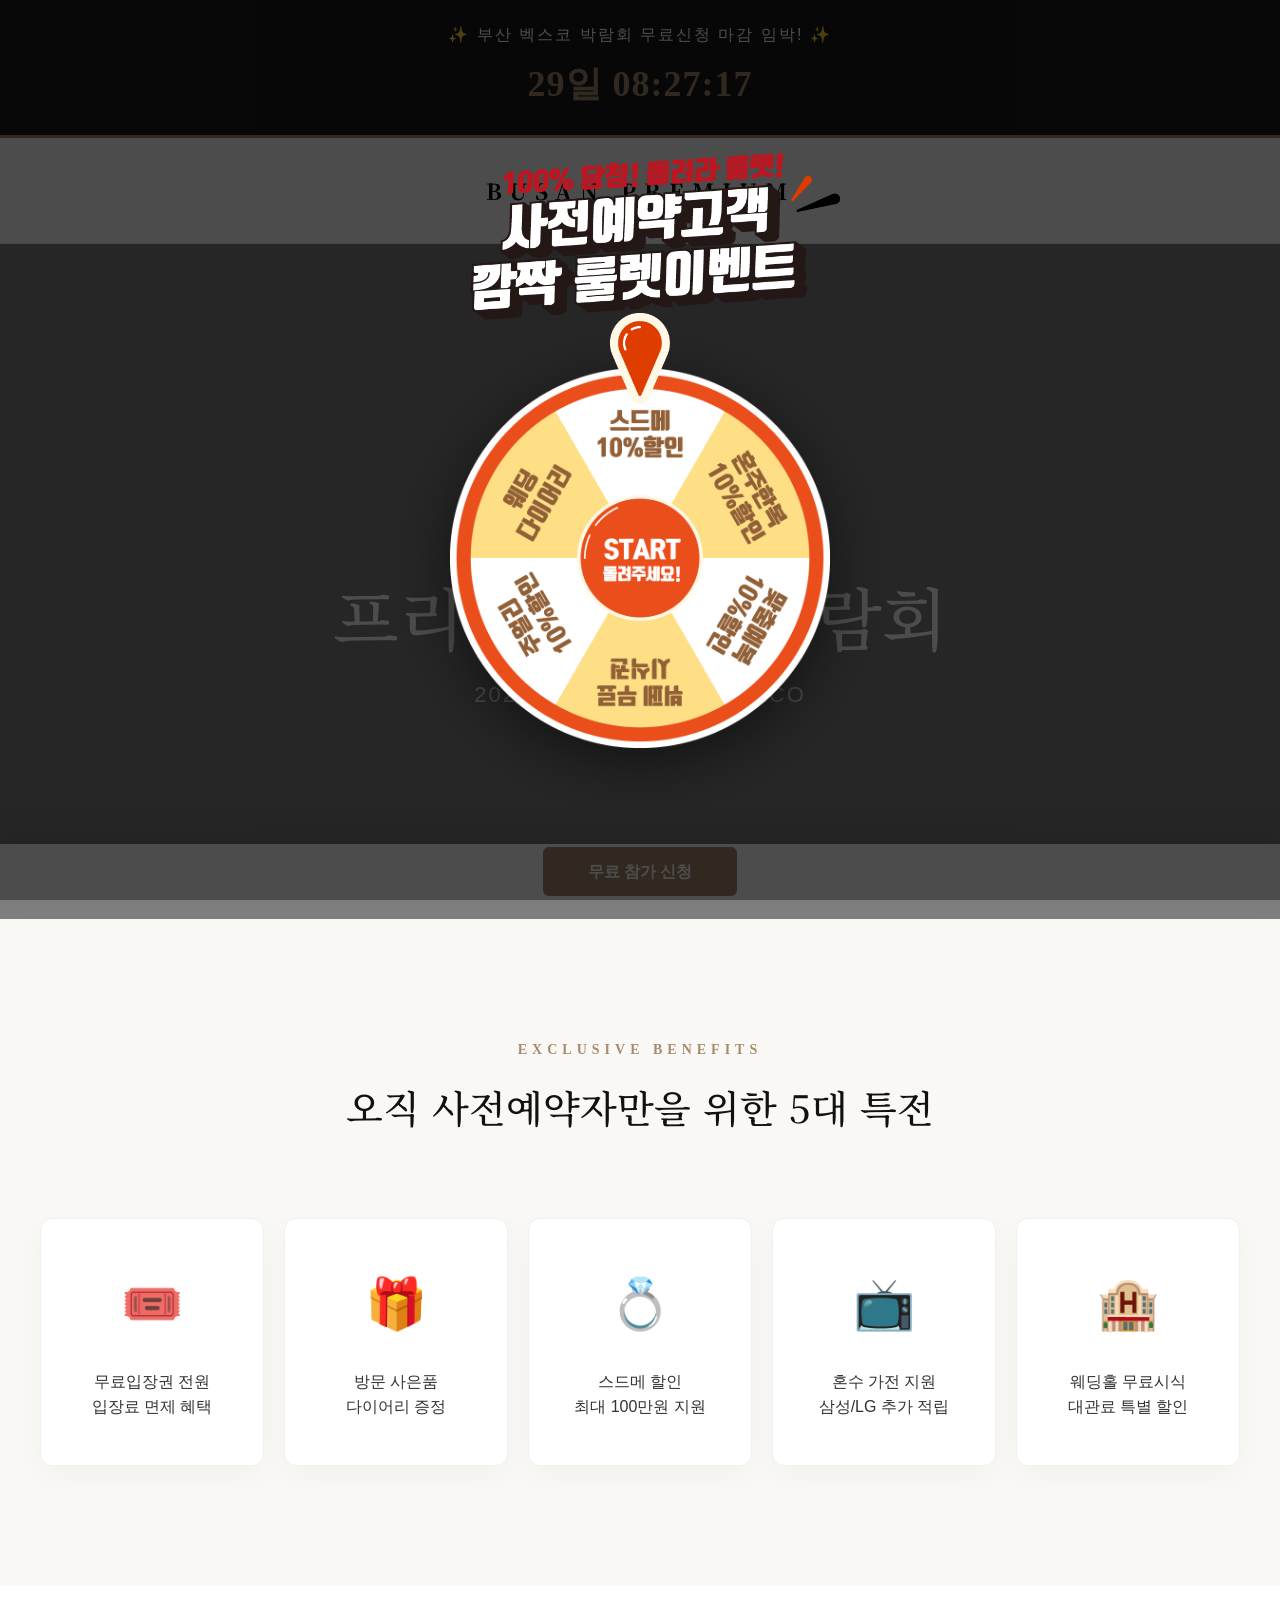
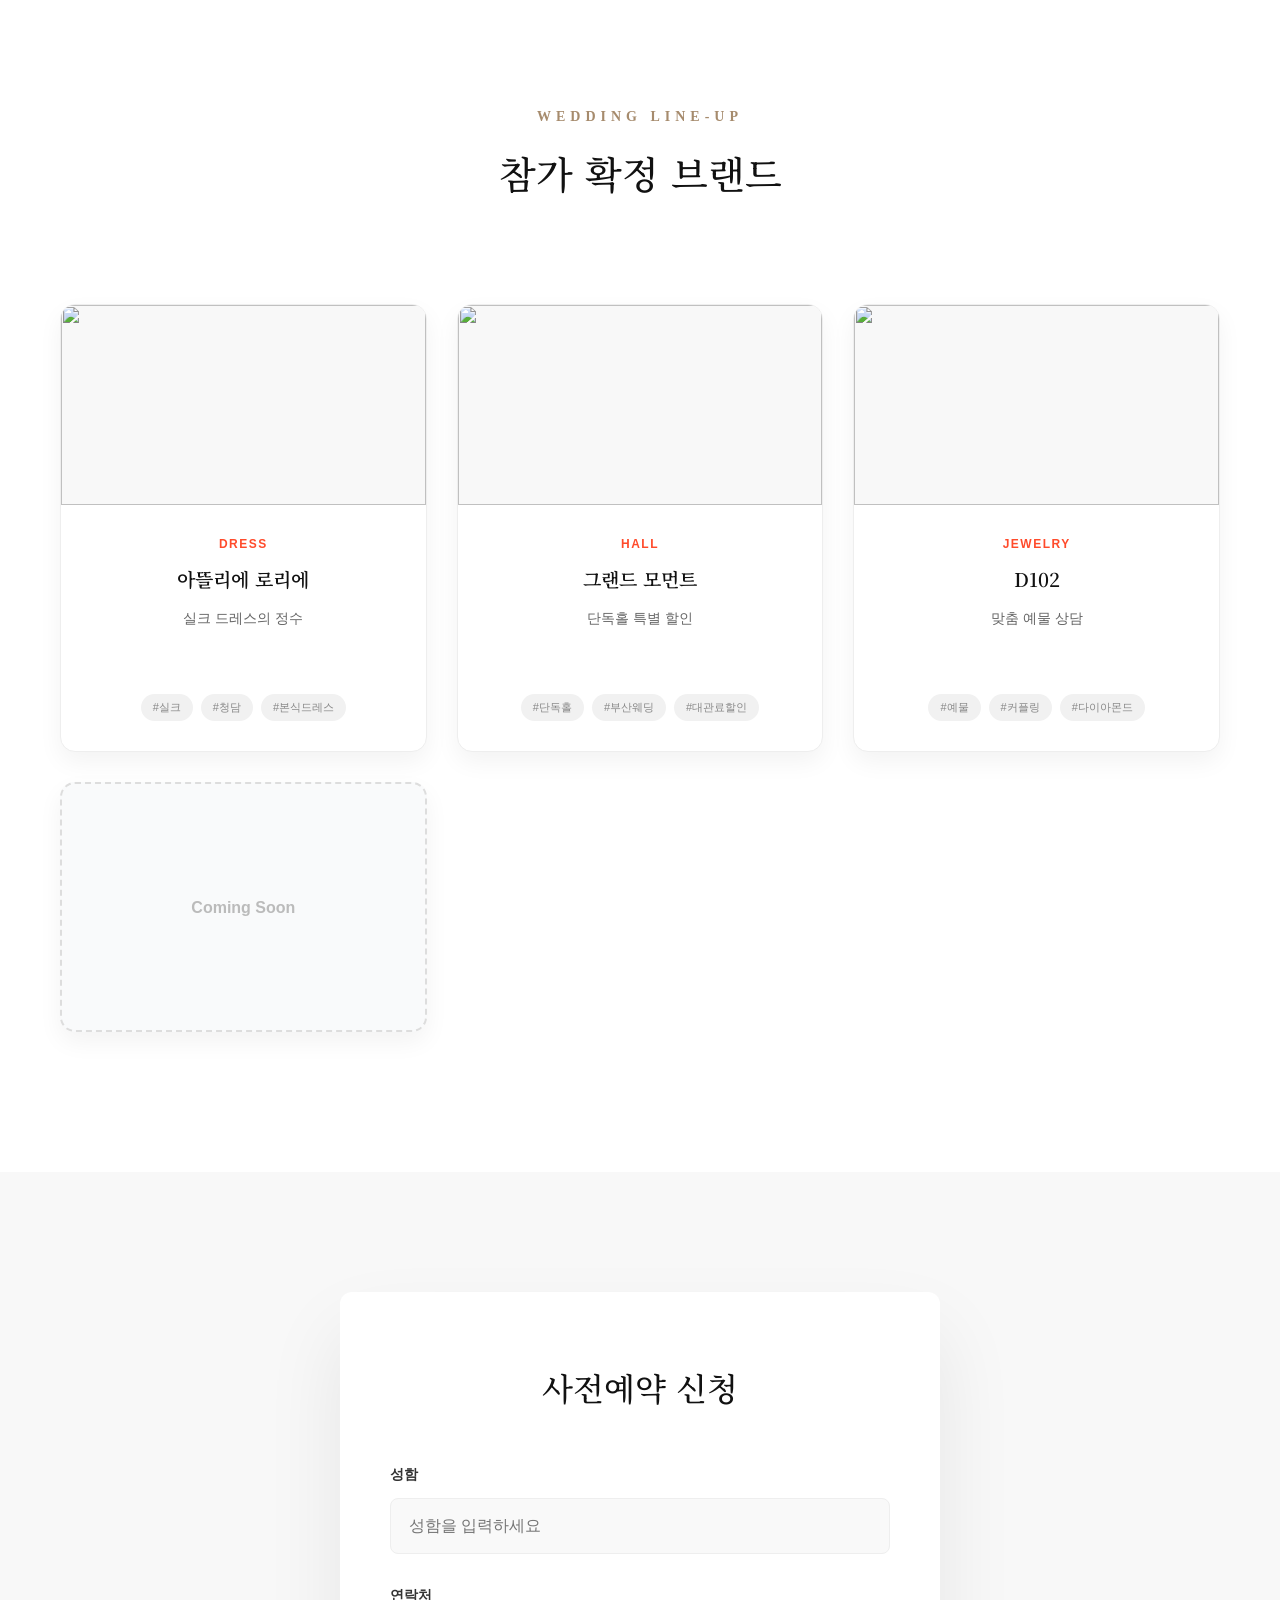
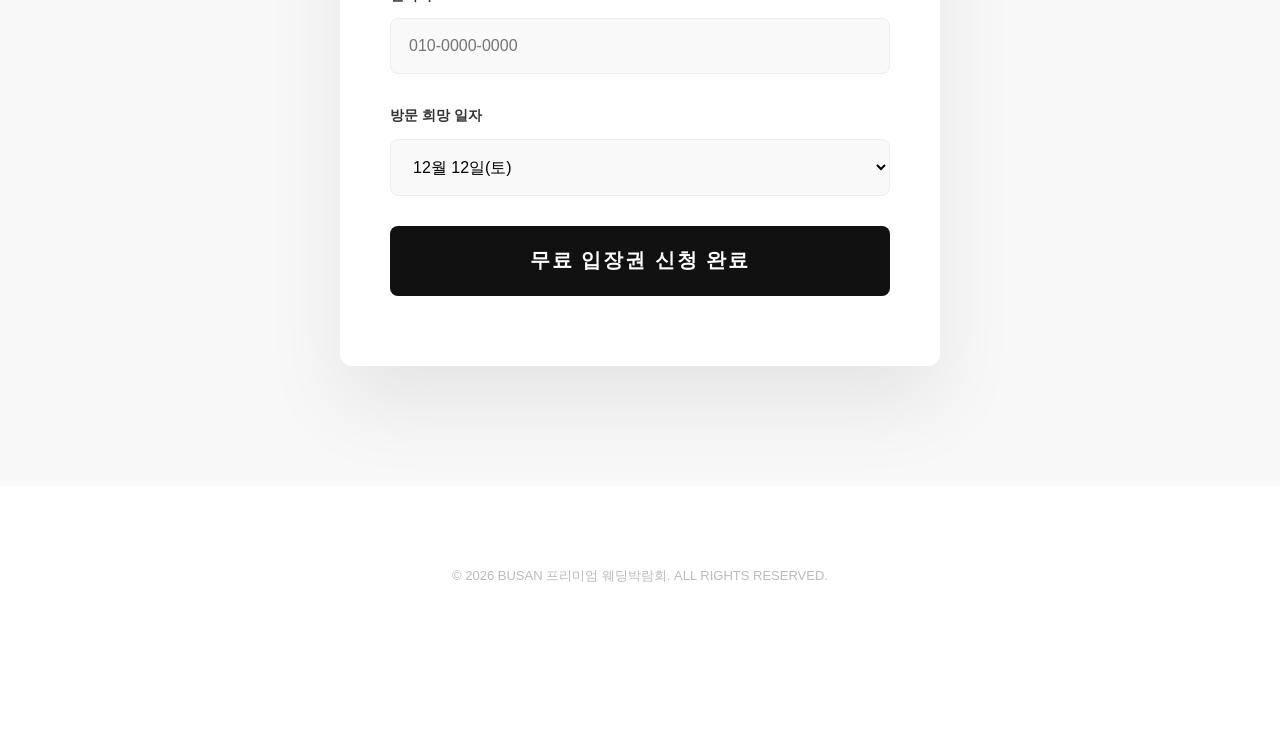
==== commit 5bf416c4: "Add files via upload" ====
--- a/index.html
+++ b/index.html
@@ -104,6 +104,21 @@
         footer { padding: 80px 0 160px; text-align: center; font-size: 13px; color: #bbb; }
 
         @keyframes fadeInUp { from { opacity: 0; transform: translateY(30px); } to { opacity: 1; transform: translateY(0); } }
+        
+        /* 신청 완료 상태 스타일 */
+        .apply-container { position: relative; } 
+        .form-disabled { opacity: 0.3; pointer-events: none; user-select: none; }
+        #completion-msg {
+            position: absolute; top: 55%; left: 50%;
+            transform: translate(-50%, -50%) rotate(-10deg);
+            display: none; z-index: 100;
+        }
+        .completion-text {
+            color: #ff6b00; font-size: 50px; font-weight: 900;
+            border: 6px solid #ff6b00; padding: 15px 30px;
+            background: rgba(255, 255, 255, 0.9); white-space: nowrap;
+            box-shadow: 0 10px 30px rgba(0,0,0,0.1);
+        }
     </style>
 </head>
 <body>
@@ -163,6 +178,7 @@
         <section class="apply-section" id="apply">
             <div class="apply-container">
                 <h3 class="serif">사전예약 신청</h3>
+                <div id="completion-msg"><div class="completion-text">신청 완료</div></div>
                 <form id="applyForm">
                     <div class="form-group" id="prize-wrap" style="display:none; margin-bottom:20px;">
                         <label style="color:#e74c3c;">🎊 당첨된 혜택</label>
@@ -261,8 +277,19 @@
 
                 fetch(GAS_URL, { method: 'POST', mode: 'no-cors', body: JSON.stringify(formData) })
                 .then(() => {
-                    alert('신청이 완료되었습니다!');
-                    location.reload(); 
+                    // 1. 알림창
+                    alert('신청이 완료되었습니다! 박람회 정보를 자유롭게 둘러보세요.');
+
+                    // 2. 폼 흐리게 + 완료 도장 쾅!
+                    const form = document.getElementById('applyForm');
+                    form.classList.add('form-disabled');
+                    document.getElementById('completion-msg').style.display = 'block';
+
+                    // 3. 버튼 글자 변경
+                    submitBtn.innerText = "신청 접수 완료";
+                    
+                    // 리로드를 하지 않아야 사이트 구경이 가능합니다.
+                    console.log("리로드 없이 화면 유지");
                 }).catch(() => {
                     alert('오류 발생');
                     submitBtn.disabled = false;
